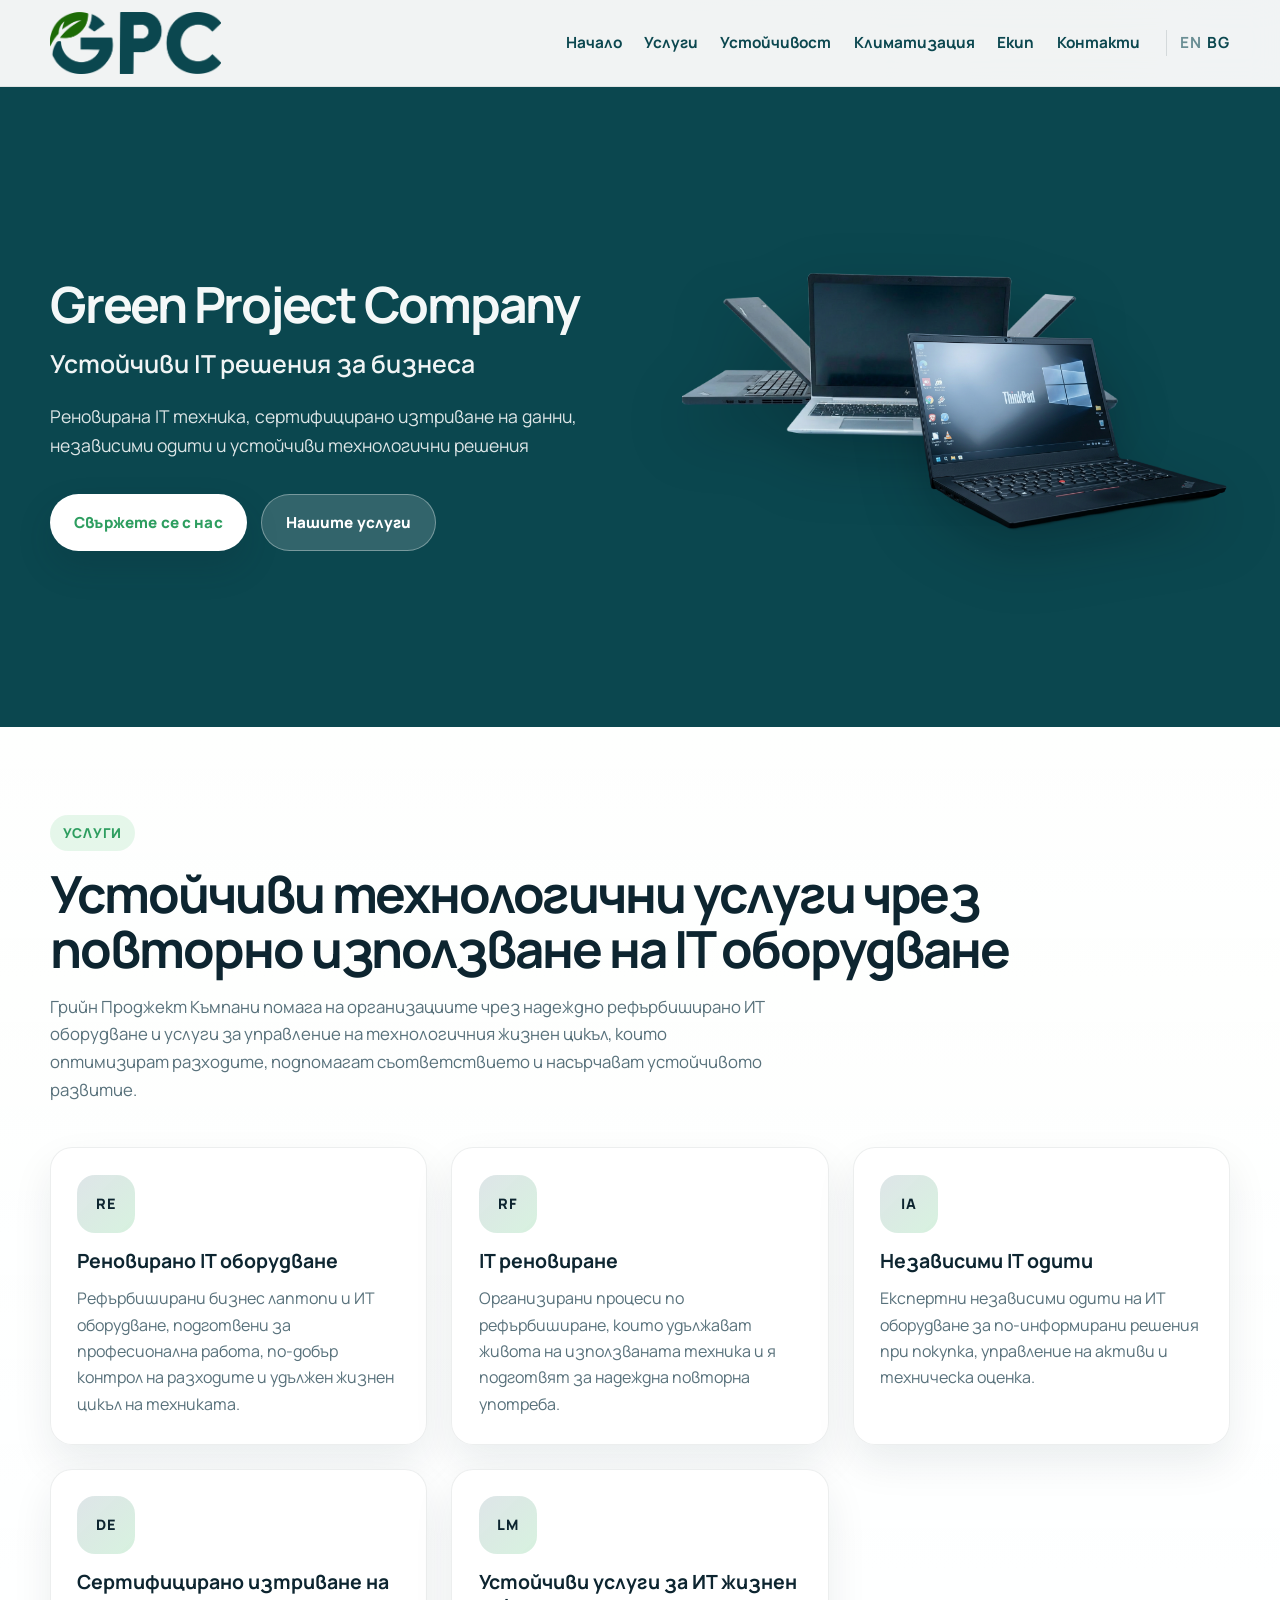
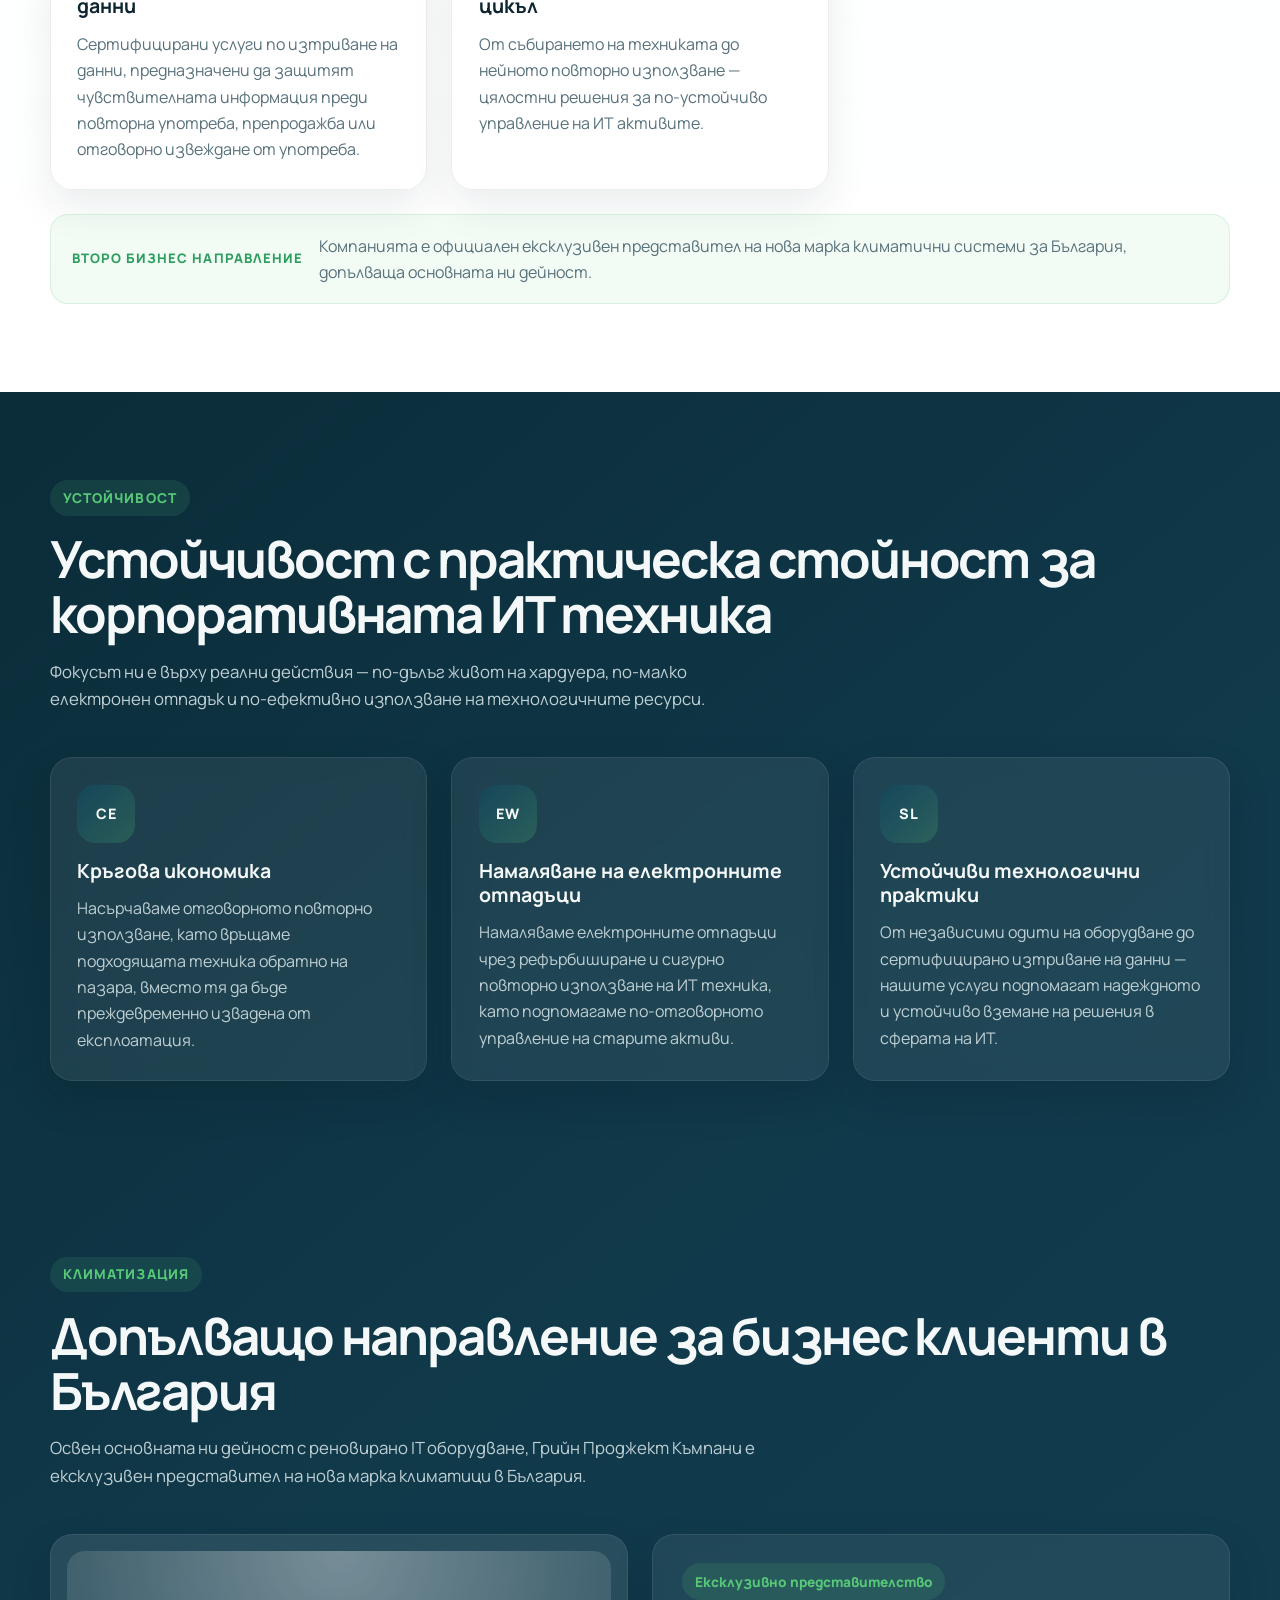
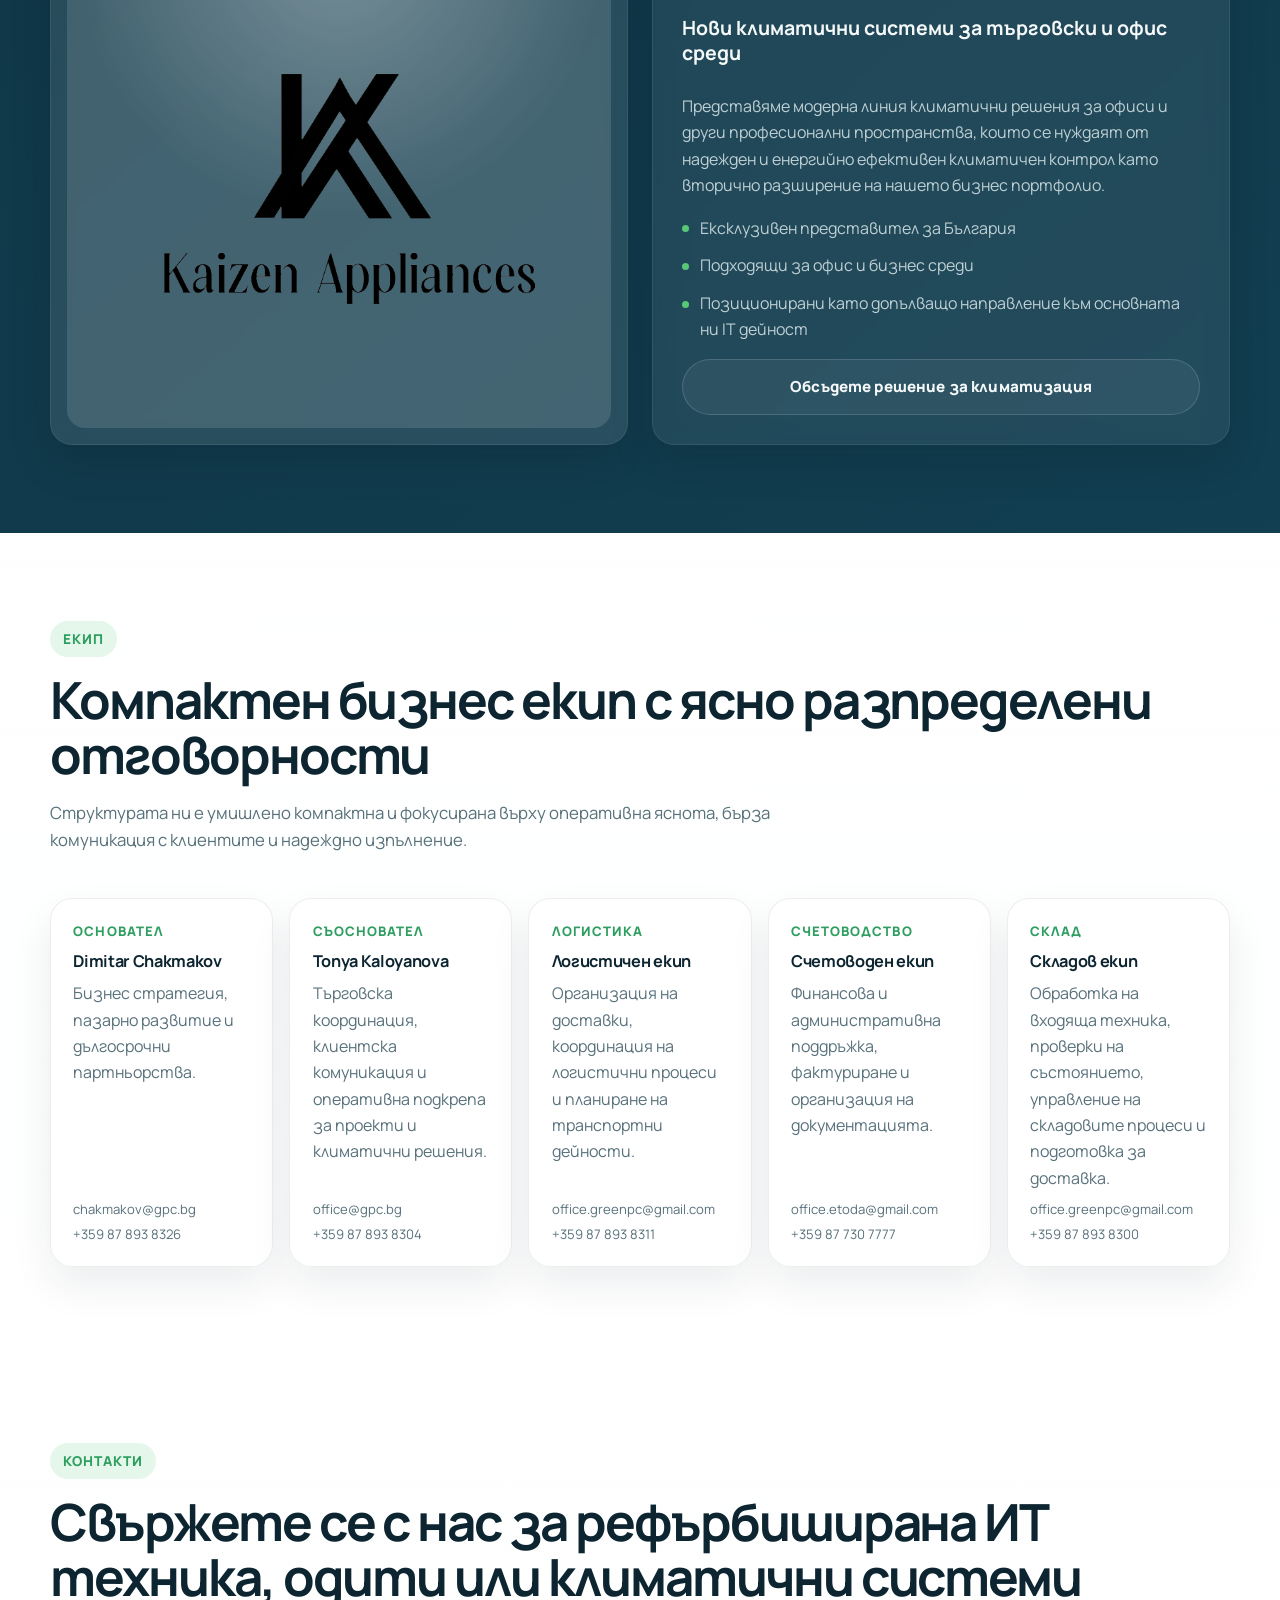
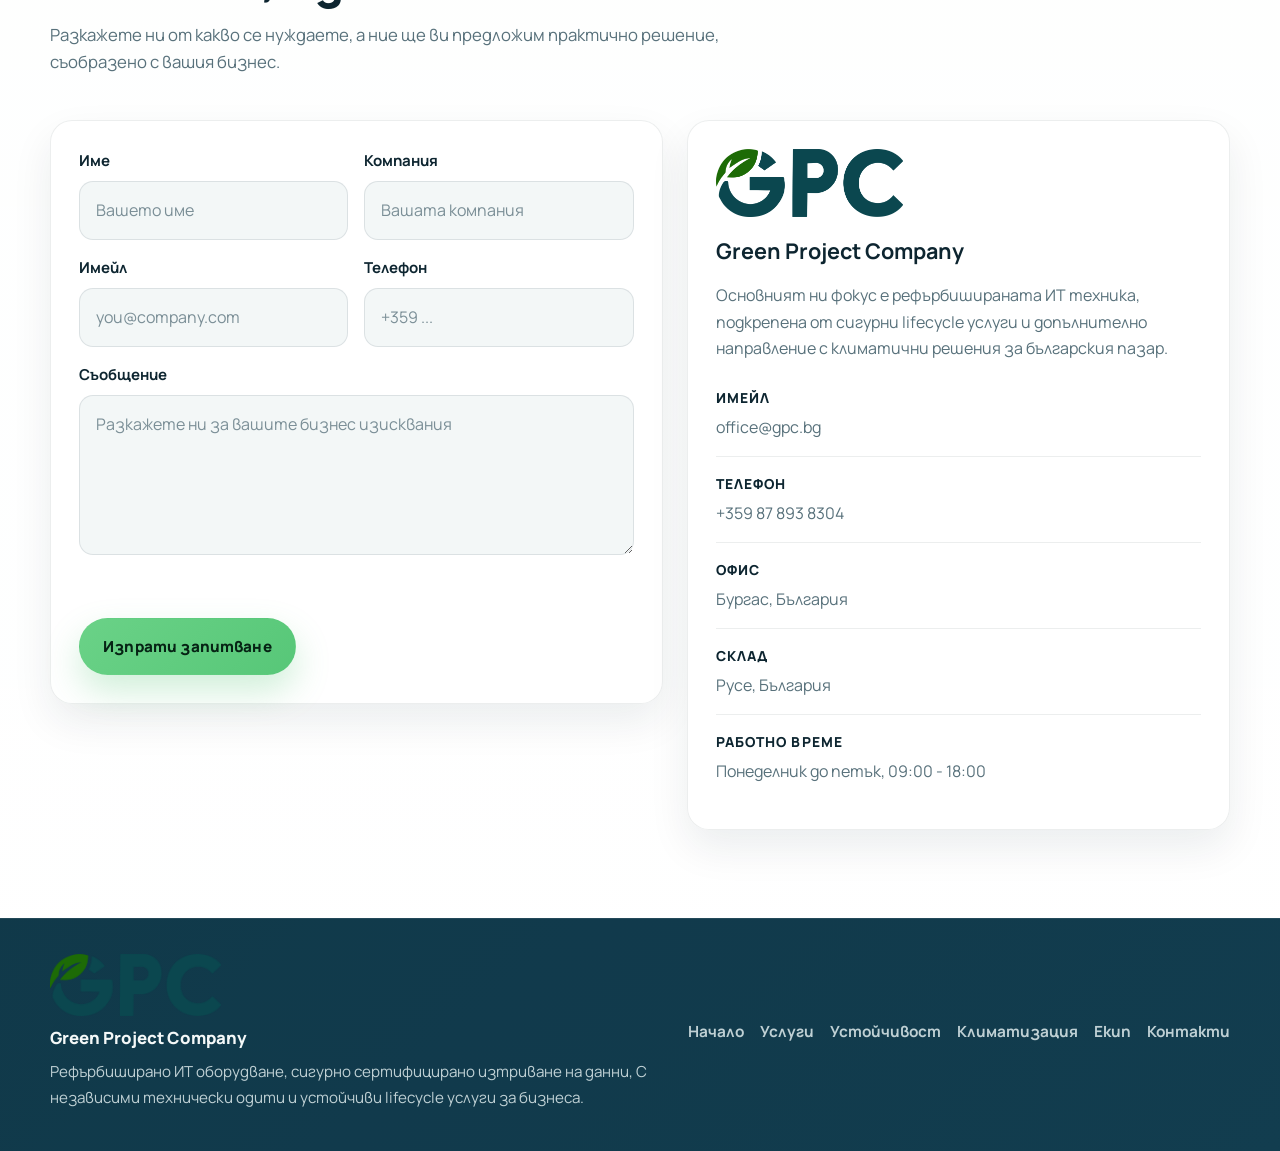
==== bg.html @ 29db4cb7 "Add files via upload" ====
<!DOCTYPE html>
<html lang="bg">
<head>
  <meta charset="UTF-8" />
  <meta name="viewport" content="width=device-width, initial-scale=1.0" />
  <title>Green Project Company | Устойчиви IT решения за бизнеса</title>
  <meta
    name="description"
    content="Green Project Company предлага реновирана IT техника, услуги по реновиране на IT техника, независими одити, сертифицирано изтриване на данни  устойчиви технологични решения."
  />
  <link rel="preconnect" href="https://fonts.googleapis.com" />
  <link rel="preconnect" href="https://fonts.gstatic.com" crossorigin />
  <link
    href="https://fonts.googleapis.com/css2?family=Manrope:wght@400;500;600;700;800&display=swap"
    rel="stylesheet"
  />
  <link rel="alternate" hreflang="en" href="index.html" />
  <link rel="alternate" hreflang="bg" href="bg.html" />
  <link rel="icon" type="image/png" href="img/favicon.png" />
  <link rel="stylesheet" href="styles.css" />
</head>
<body>
  <header class="site-header">
    <div class="container header-inner">
      <a href="#home" class="logo" aria-label="Начало на Green Project Company">
        <img src="img/final-logo-png-transparent.png" alt="Лого на Green Project Company" />
      </a>

      <button
        class="menu-toggle"
        aria-label="Превключване на навигацията"
        aria-expanded="false"
        aria-controls="primary-nav"
        type="button"
      >
        <span></span>
      </button>

      <nav class="nav" id="primary-nav" aria-label="Основна навигация">
        <a href="#home">Начало</a>
        <a href="#services">Услуги</a>
        <a href="#sustainability">Устойчивост</a>
        <a href="#cooling">Климатизация</a>
        <a href="#team">Екип</a>
        <a href="#contact">Контакти</a>
        <div class="lang-switch" aria-label="Превключване на езика">
          <a href="index.html" class="lang-link">EN</a>
          <a href="bg.html" class="lang-link is-active" aria-current="page">BG</a>
        </div>
      </nav>
    </div>
  </header>

  <main>
    <section class="hero section" id="home" aria-labelledby="hero-title">
      <div class="container hero-grid">
        <div class="hero-copy fade-in">
          <h1 id="hero-title">Green Project Company</h1>
          <p class="hero-tagline">Устойчиви IT решения за бизнеса</p>
          <p class="hero-description">
            Реновирана IT техника, сертифицирано изтриване на данни,
            независими одити и устойчиви технологични решения
          </p>

          <div class="hero-actions">
            <a href="#contact" class="btn">Свържете се с нас</a>
            <a href="#services" class="btn btn-secondary">Нашите услуги</a>
          </div>
        </div>

        <div class="hero-visual fade-in" aria-hidden="true">
          <div class="hero-card one">
            <img src="img/refurbished laptops HP, Lenovo, Dell.png" alt="" />
          </div>
          <div class="hero-card two">
            <img src="img/Lenovo E14.png" alt="" />
          </div>
        </div>
      </div>
    </section>

    <section class="section section-light" id="services" aria-labelledby="services-title">
      <div class="container">
        <div class="section-heading fade-in">
          <span class="section-kicker">Услуги</span>
          <h2 class="section-title" id="services-title">Устойчиви технологични услуги чрез повторно използване на IT оборудване</h2>
          <p class="section-subtitle">
            Грийн Проджект Къмпани помага на организациите чрез надеждно рефърбиширано ИТ оборудване
            и услуги за управление на технологичния жизнен цикъл, които оптимизират разходите, 
            подпомагат съответствието и насърчават устойчивото развитие.
          </p>
        </div>

        <div class="services-grid">
          <article class="card service-card fade-in">
            <div class="icon-wrap">RE</div>
            <h3>Реновирано IT оборудване</h3>
            <p>
              Рефърбиширани бизнес лаптопи и ИТ оборудване,
              подготвени за професионална работа, по-добър контрол 
              на разходите и удължен жизнен цикъл на техниката.
            </p>
          </article>

          <article class="card service-card fade-in">
            <div class="icon-wrap">RF</div>
            <h3>IT реновиране</h3>
            <p>
              Организирани процеси по рефърбиширане,
               които удължават живота на използваната техника
                и я подготвят за надеждна повторна употреба.
            </p>
          </article>

          <article class="card service-card fade-in">
            <div class="icon-wrap">IA</div>
            <h3>Независими IT одити</h3>
            <p>
              Експертни независими одити на ИТ оборудване за по-информирани решения при покупка, 
              управление на активи и техническа оценка.
            </p>
          </article>

          <article class="card service-card fade-in">
            <div class="icon-wrap">DE</div>
            <h3>Сертифицирано изтриване на данни</h3>
            <p>
              Сертифицирани услуги по изтриване на данни, предназначени да защитят чувствителната
              информация преди повторна употреба, препродажба или отговорно извеждане от употреба.
            </p>
          </article>

          <article class="card service-card fade-in">
            <div class="icon-wrap">LM</div>
            <h3>Устойчиви услуги за ИТ жизнен цикъл</h3>
            <p>
              От събирането на техниката до нейното повторно използване — цялостни
              решения за по-устойчиво управление на ИТ активите.
            </p>
          </article>
        </div>

        <div class="secondary-note fade-in">
          <span class="secondary-note-label">Второ бизнес направление</span>
          <p>
           Компанията е официален ексклузивен представител на нова марка
            климатични системи за България, допълваща основната ни дейност.
          </p>
        </div>
      </div>
    </section>

    <section class="section" id="sustainability" aria-labelledby="sustainability-title">
      <div class="container">
        <div class="section-heading fade-in">
          <span class="section-kicker">Устойчивост</span>
          <h2 class="section-title" id="sustainability-title">Устойчивост с практическа стойност за корпоративната ИТ техника</h2>
          <p class="section-subtitle">
            Фокусът ни е върху реални действия — по-дълъг живот на хардуера,
             по-малко електронен отпадък и по-ефективно използване на технологичните ресурси.
          </p>
        </div>

        <div class="mission-grid">
          <article class="card fade-in">
            <div class="icon-wrap">CE</div>
            <h3>Кръгова икономика</h3>
            <p>
              Насърчаваме отговорното повторно използване, като връщаме подходящата техника обратно на пазара,
              вместо тя да бъде преждевременно извадена от експлоатация.
            </p>
          </article>

          <article class="card fade-in">
            <div class="icon-wrap">EW</div>
            <h3>Намаляване на електронните отпадъци</h3>
            <p>
              Намаляваме електронните отпадъци чрез рефърбиширане и сигурно повторно използване на ИТ техника,
              като подпомагаме по-отговорното управление на старите активи.
          </article>

          <article class="card fade-in">
            <div class="icon-wrap">SL</div>
            <h3>Устойчиви технологични практики</h3>
            <p>
              От независими одити на оборудване до сертифицирано изтриване на данни — нашите
              услуги подпомагат надеждното и устойчиво вземане на решения в сферата на ИТ.
            </p>
          </article>
        </div>
      </div>
    </section>

    <section class="section" id="cooling" aria-labelledby="cooling-title">
      <div class="container">
        <div class="section-heading fade-in">
          <span class="section-kicker">Климатизация</span>
          <h2 class="section-title" id="cooling-title">Допълващо направление за бизнес клиенти в България</h2>
          <p class="section-subtitle">
            Освен основната ни дейност с реновирано IT оборудване, Грийн Проджект Къмпани е
            ексклузивен представител на нова марка климатици в България.
          </p>
        </div>

        <div class="products-grid cooling-grid">
          <article class="card product-card fade-in">
            <img
              src="img/kaizen air conditioner.png"
              alt="Климатик Kaizen, представян от Green Project Company"
              loading="lazy"
            />
          </article>

          <article class="card cooling-card fade-in">
            <span class="product-label">Ексклузивно представителство</span>
            <h3>Нови климатични системи за търговски и офис среди</h3>
            <p>
              Представяме модерна линия климатични решения за офиси и други професионални пространства,
              които се нуждаят от надежден и енергийно ефективен климатичен контрол като вторично
              разширение на нашето бизнес портфолио.
            </p>

            <ul class="feature-list">
              <li>Ексклузивен представител за България</li>
              <li>Подходящи за офис и бизнес среди</li>
              <li>Позиционирани като допълващо направление към основната ни IT дейност</li>
            </ul>

            <a href="#contact" class="btn btn-secondary">Обсъдете решение за климатизация</a>
          </article>
        </div>
      </div>
    </section>

    <section class="section section-light" id="team" aria-labelledby="team-title">
      <div class="container">
        <div class="section-heading fade-in">
          <span class="section-kicker">Екип</span>
          <h2 class="section-title" id="team-title">Компактен бизнес екип с ясно разпределени отговорности</h2>
          <p class="section-subtitle">
            Структурата ни е умишлено компактна и фокусирана върху оперативна яснота,
            бърза комуникация с клиентите и надеждно изпълнение.
          </p>
        </div>

        <div class="team-grid">
          <article class="card team-card fade-in">
            <span class="team-role">Основател</span>
            <h3>Dimitar Chakmakov</h3>
            <p>Бизнес стратегия, пазарно развитие и дългосрочни партньорства.</p>
            <div class="team-contact">
              <a href="mailto:chakmakov@gpc.bg">chakmakov@gpc.bg</a>
              <a href="tel:+359878938326">+359 87 893 8326</a>
            </div>
          </article>

          <article class="card team-card fade-in">
            <span class="team-role">Съосновател</span>
            <h3>Tonya Kaloyanova</h3>
            <p>Търговска координация, клиентска комуникация и оперативна подкрепа за проекти и климатични решения.</p>
            <div class="team-contact">
              <a href="mailto:office@gpc.bg">office@gpc.bg</a>
              <a href="tel:+359878938304">+359 87 893 8304</a>
            </div>
          </article>

          <article class="card team-card fade-in">
            <span class="team-role">Логистика</span>
            <h3>Логистичен екип</h3>
            <p>Организация на доставки, координация на логистични процеси и планиране на транспортни дейности.</p>
            <div class="team-contact">
              <a href="mailto:office.greenpc@gmail.com">office.greenpc@gmail.com</a>
              <a href="tel:+359878938311">+359 87 893 8311</a>
            </div>
          </article>

          <article class="card team-card fade-in">
            <span class="team-role">Счетоводство</span>
            <h3>Счетоводен екип</h3>
            <p>Финансова и административна поддръжка, фактуриране и организация на документацията.</p>
            <div class="team-contact">
              <a href="mailto:office.etoda@gmail.com">office.etoda@gmail.com</a>
              <a href="tel:+359877307777">+359 87 730 7777</a>
            </div>
          </article>

          <article class="card team-card fade-in">
            <span class="team-role">Склад</span>
            <h3>Складов екип</h3>
            <p>Обработка на входяща техника, проверки на състоянието, управление на складовите процеси и подготовка за доставка.</p>
            <div class="team-contact">
              <a href="mailto:office.greenpc@gmail.com">office.greenpc@gmail.com</a>
              <a href="tel:+359878938300">+359 87 893 8300</a>
            </div>
          </article>
        </div>
      </div>
    </section>

    <section class="section section-light" id="contact" aria-labelledby="contact-title">
      <div class="container">
        <div class="section-heading fade-in">
          <span class="section-kicker">Контакти</span>
          <h2 class="section-title" id="contact-title">Свържете се с нас за рефърбиширана ИТ техника, одити или климатични системи</h2>
          <p class="section-subtitle">
            Разкажете ни от какво се нуждаете, а ние ще ви предложим практично решение, съобразено с вашия бизнес.
          </p>
        </div>

        <div class="contact-grid">
          <form
            class="contact-form fade-in"
            id="contact-form"
            data-sending="Изпращане..."
            data-error="Нещо се обърка. Моля, опитайте отново."
            novalidate
          >
            <div class="form-row">
              <div class="form-group">
                <label for="name">Име</label>
                <input type="text" id="name" name="name" placeholder="Вашето име" required />
              </div>

              <div class="form-group">
                <label for="company">Компания</label>
                <input type="text" id="company" name="company" placeholder="Вашата компания" required />
              </div>
            </div>

            <div class="form-row">
              <div class="form-group">
                <label for="email">Имейл</label>
                <input type="email" id="email" name="email" placeholder="you@company.com" required />
              </div>

              <div class="form-group">
                <label for="phone">Телефон</label>
                <input type="tel" id="phone" name="phone" placeholder="+359 ..." required />
              </div>
            </div>

            <div class="form-group">
              <label for="message">Съобщение</label>
              <textarea
                id="message"
                name="message"
                placeholder="Разкажете ни за вашите бизнес изисквания"
                required
              ></textarea>
            </div>

            <input type="hidden" name="lang" value="bg" />

            <div class="visually-hidden" aria-hidden="true">
              <label for="website">Website</label>
              <input type="text" id="website" name="website" tabindex="-1" autocomplete="off" />
            </div>

            <p class="form-status" id="form-status" role="status" aria-live="polite"></p>
            <button type="submit" class="btn">Изпрати запитване</button>
          </form>

          <aside class="contact-info fade-in">
            <div class="contact-logo">
              <img src="img/final-logo-png-transparent.png" alt="Лого на Green Project Company" loading="lazy" />
            </div>

            <h3>Green Project Company</h3>
            <p class="contact-copy">
              Основният ни фокус е рефърбишираната ИТ техника, подкрепена от сигурни lifecycle
              услуги и допълнително направление с климатични решения за българския пазар.
            </p>

            <div class="info-item">
              <span>Имейл</span>
              <a href="mailto:office@gpc.bg">office@gpc.bg</a>
            </div>

            <div class="info-item">
              <span>Телефон</span>
              <a href="tel:+359878938304">+359 87 893 8304</a>
            </div>

            <div class="info-item">
              <span>Офис</span>
              <p>Бургас, България</p>
            </div>

            <div class="info-item">
              <span>Склад</span>
              <p>Русе, България</p>
            </div>

            <div class="info-item">
              <span>Работно време</span>
              <p>Понеделник до петък, 09:00 - 18:00</p>
            </div>
          </aside>
        </div>
      </div>
    </section>
  </main>

  <footer class="site-footer">
    <div class="container footer-grid">
      <div class="footer-brand">
        <a href="#home" class="logo" aria-label="Начало на Green Project Company">
          <img src="img/final-logo-png-transparent.png" alt="Лого на Green Project Company" loading="lazy" />
        </a>
        <span class="footer-company">Green Project Company</span>
        <p class="footer-copy">
          Рефърбиширано ИТ оборудване, сигурно сертифицирано изтриване на данни,
          С независими технически одити и устойчиви lifecycle услуги за бизнеса.
        </p>
      </div>

      <nav class="footer-nav" aria-label="Навигация във футъра">
        <a href="#home">Начало</a>
        <a href="#services">Услуги</a>
        <a href="#sustainability">Устойчивост</a>
        <a href="#cooling">Климатизация</a>
        <a href="#team">Екип</a>
        <a href="#contact">Контакти</a>
      </nav>
    </div>
  </footer>

  <script src="script.js"></script>
</body>
</html>
---- styles.css ----
:root {
  --bg-dark: #041920;
  --bg-deep: #0a2a38;
  --bg-primary: #10394a;
  --bg-secondary: #15475c;
  --bg-light: #f5f9f8;
  --bg-light-alt: #edf4f3;
  --text-main: #f4f8f8;
  --text-soft: #bfd0d4;
  --text-dark: #0d2530;
  --text-muted: #58717b;
  --surface: rgba(255, 255, 255, 0.07);
  --surface-strong: rgba(255, 255, 255, 0.11);
  --accent: #57c778;
  --accent-strong: #2e9e60;
  --line: rgba(255, 255, 255, 0.1);
  --line-dark: rgba(13, 37, 48, 0.1);
  --shadow-soft: 0 18px 42px rgba(1, 16, 22, 0.16);
  --shadow-strong: 0 28px 56px rgba(1, 16, 22, 0.24);
  --radius-xl: 28px;
  --radius-lg: 22px;
  --radius-md: 18px;
  --radius-sm: 14px;
  --transition: 0.28s ease;
  --max-width: 1180px;
}

* {
  box-sizing: border-box;
  margin: 0;
  padding: 0;
}

html {
  scroll-behavior: smooth;
}

body {
  font-family: "Manrope", "Segoe UI", sans-serif;
  background:
    radial-gradient(circle at top left, rgba(87, 199, 120, 0.14), transparent 30%),
    radial-gradient(circle at top right, rgba(21, 71, 92, 0.38), transparent 28%),
    linear-gradient(140deg, var(--bg-dark), var(--bg-primary) 48%, var(--bg-secondary));
  color: var(--text-main);
  line-height: 1.65;
  overflow-x: hidden;
  text-rendering: optimizeLegibility;
}

img {
  display: block;
  max-width: 100%;
}

a {
  color: inherit;
  text-decoration: none;
}

button,
input,
textarea {
  font: inherit;
}

section[id] {
  scroll-margin-top: 104px;
}

.container {
  width: min(100% - 2rem, var(--max-width));
  margin: 0 auto;
}

.section {
  padding: 5.5rem 0;
  position: relative;
}

.section-light {
  background:
    linear-gradient(180deg, rgba(255, 255, 255, 0.92), rgba(255, 255, 255, 0.98)),
    linear-gradient(180deg, var(--bg-light), var(--bg-light-alt));
  color: var(--text-dark);
}

.section-heading {
  margin-bottom: 2.75rem;
}

.section-kicker {
  display: inline-flex;
  align-items: center;
  gap: 0.5rem;
  margin-bottom: 0.95rem;
  padding: 0.42rem 0.8rem;
  border-radius: 999px;
  background: rgba(87, 199, 120, 0.12);
  color: var(--accent);
  font-size: 0.85rem;
  font-weight: 800;
  letter-spacing: 0.08em;
  text-transform: uppercase;
}

.section-light .section-kicker {
  background: rgba(87, 199, 120, 0.15);
  color: var(--accent-strong);
}

.section-title {
  font-size: clamp(2rem, 4vw, 3.25rem);
  line-height: 1.08;
  letter-spacing: -0.04em;
  margin-bottom: 1rem;
}

.section-subtitle {
  max-width: 720px;
  color: var(--text-soft);
  font-size: 1.05rem;
}

.section-light .section-title,
.section-light .card h3,
.section-light .contact-info h3,
.section-light label {
  color: var(--text-dark);
}

.section-light .section-subtitle,
.section-light .card p,
.section-light .contact-copy,
.section-light .info-item p,
.section-light .info-item a {
  color: var(--text-muted);
}

.fade-in {
  opacity: 0;
  transform: translateY(28px);
  transition: opacity 0.8s ease, transform 0.8s ease;
}

.fade-in.visible {
  opacity: 1;
  transform: translateY(0);
}

.site-header {
  position: sticky;
  top: 0;
  z-index: 1000;
  background: rgba(255, 255, 255, 0.94);
  backdrop-filter: blur(16px);
  border-bottom: 1px solid rgba(13, 37, 48, 0.08);
  transition: background var(--transition), box-shadow var(--transition), border-color var(--transition);
}

.site-header.scrolled {
  background: rgba(255, 255, 255, 0.98);
  border-color: rgba(13, 37, 48, 0.1);
  box-shadow: 0 16px 34px rgba(13, 37, 48, 0.12);
}

.header-inner {
  min-height: 86px;
  display: flex;
  align-items: center;
  gap: 1rem;
}

.logo {
  display: inline-flex;
  align-items: center;
  flex: 0 0 auto;
}

.logo img {
  height: 62px;
  width: auto;
  object-fit: contain;
}

.nav {
  display: flex;
  align-items: center;
  gap: 1.4rem;
  margin-left: auto;
}

.nav a,
.footer-nav a,
.team-contact a,
.info-item a {
  transition: color var(--transition), opacity var(--transition);
}

.nav a {
  color: #0b474f;
  font-size: 0.96rem;
  font-weight: 700;
}

.footer-nav a {
  color: var(--text-soft);
  font-size: 0.96rem;
  font-weight: 700;
}

.nav a:hover,
.nav a:focus {
  color: #0f5f6a;
}

.footer-nav a:hover,
.footer-nav a:focus {
  color: var(--text-main);
}

.lang-switch {
  display: inline-flex;
  align-items: center;
  gap: 0.35rem;
  margin-left: 0.25rem;
  padding-left: 0.8rem;
  border-left: 1px solid rgba(13, 37, 48, 0.12);
}

.lang-link {
  color: #0b474f;
  font-size: 0.82rem;
  font-weight: 800;
  letter-spacing: 0.06em;
  opacity: 0.58;
  text-transform: uppercase;
}

.lang-link.is-active {
  opacity: 1;
}

.lang-link:hover,
.lang-link:focus {
  color: #0f5f6a;
  opacity: 1;
}

.menu-toggle {
  display: none;
  width: 46px;
  height: 46px;
  border: 0;
  border-radius: 14px;
  background: rgba(87, 199, 120, 0.12);
  cursor: pointer;
  align-items: center;
  justify-content: center;
  position: relative;
}

.menu-toggle span,
.menu-toggle::before,
.menu-toggle::after {
  content: "";
  position: absolute;
  width: 22px;
  height: 2px;
  border-radius: 999px;
  background: #0b474f;
  transition: transform var(--transition), opacity var(--transition);
}

.menu-toggle::before {
  transform: translateY(-7px);
}

.menu-toggle::after {
  transform: translateY(7px);
}

.menu-toggle.active span {
  opacity: 0;
}

.menu-toggle.active::before {
  transform: rotate(45deg);
}

.menu-toggle.active::after {
  transform: rotate(-45deg);
}

.hero {
  padding: 5.5rem 0 4.5rem;
  background: #0b474f;
}

.hero-grid {
  display: grid;
  grid-template-columns: 1.08fr 1fr;
  gap: 2.5rem;
  align-items: center;
}

.hero-copy h1 {
  font-size: clamp(2.2rem, 3.9vw, 3.95rem);
  line-height: 1.02;
  letter-spacing: -0.045em;
  margin-bottom: 0.9rem;
  white-space: nowrap;
}

.hero-tagline {
  color: rgba(255, 255, 255, 0.94);
  font-size: clamp(1.2rem, 2vw, 1.55rem);
  font-weight: 600;
  margin-bottom: 1.05rem;
}

.hero-description {
  max-width: 590px;
  color: rgba(255, 255, 255, 0.86);
  font-size: 1.1rem;
  margin-bottom: 2.15rem;
}

.hero-actions {
  display: flex;
  flex-wrap: wrap;
  gap: 0.9rem;
}

.hero .btn {
  background: #ffffff;
  color: var(--accent-strong);
  box-shadow: 0 16px 34px rgba(13, 37, 48, 0.18);
}

.hero .btn:hover,
.hero .btn:focus {
  box-shadow: 0 20px 38px rgba(13, 37, 48, 0.22);
}

.hero .btn-secondary {
  background: rgba(255, 255, 255, 0.16);
  color: #ffffff;
  border-color: rgba(255, 255, 255, 0.34);
  box-shadow: none;
}

.hero .btn-secondary:hover,
.hero .btn-secondary:focus {
  background: rgba(255, 255, 255, 0.22);
  box-shadow: 0 16px 32px rgba(13, 37, 48, 0.16);
}

.btn {
  display: inline-flex;
  align-items: center;
  justify-content: center;
  min-height: 50px;
  padding: 0.92rem 1.45rem;
  border: 1px solid transparent;
  border-radius: 999px;
  background: linear-gradient(135deg, #6ad287, var(--accent));
  color: #062314;
  font-size: 0.95rem;
  font-weight: 800;
  letter-spacing: 0.01em;
  box-shadow: 0 16px 34px rgba(87, 199, 120, 0.28);
  transition: transform var(--transition), box-shadow var(--transition), filter var(--transition), background var(--transition), color var(--transition), border-color var(--transition);
  cursor: pointer;
}

.btn:hover,
.btn:focus {
  transform: translateY(-2px);
  box-shadow: 0 20px 38px rgba(87, 199, 120, 0.32);
  filter: brightness(1.02);
}

.btn-secondary {
  background: rgba(255, 255, 255, 0.06);
  color: var(--text-main);
  border-color: rgba(255, 255, 255, 0.14);
  box-shadow: none;
}

.btn-secondary:hover,
.btn-secondary:focus {
  box-shadow: 0 16px 32px rgba(1, 16, 22, 0.18);
}

.section-light .btn-secondary {
  background: rgba(13, 37, 48, 0.03);
  color: var(--text-dark);
  border-color: rgba(13, 37, 48, 0.12);
}

.hero-visual {
  position: relative;
  min-height: 480px;
}

.hero-card {
  position: absolute;
  overflow: visible;
  animation: float 7s ease-in-out infinite;
}

.hero-card img,
.product-card img {
  width: 100%;
  height: 100%;
  object-fit: contain;
}

.hero-card img {
  padding: 0;
  background: transparent;
  filter: drop-shadow(0 24px 30px rgba(1, 13, 18, 0.26));
}

.hero-card.one {
  inset: 0 20% 20% 0;
}

.hero-card.two {
  inset: 14% 0 7% 37%;
  animation-delay: 1.1s;
}

.mission-grid,
.services-grid,
.team-grid,
.products-grid,
.contact-grid,
.footer-grid {
  display: grid;
  gap: 1.5rem;
}

.services-grid {
  grid-template-columns: repeat(3, minmax(0, 1fr));
}

.mission-grid {
  grid-template-columns: repeat(3, minmax(0, 1fr));
}

.team-grid {
  grid-template-columns: repeat(5, minmax(0, 1fr));
  gap: 1rem;
}

.products-grid {
  grid-template-columns: repeat(2, minmax(0, 1fr));
}

.contact-grid {
  grid-template-columns: 1.06fr 0.94fr;
  align-items: start;
}

.footer-grid {
  grid-template-columns: 1fr auto;
  align-items: center;
  gap: 1.2rem;
}

.card,
.contact-form,
.contact-info {
  border-radius: var(--radius-lg);
  border: 1px solid rgba(255, 255, 255, 0.08);
  background: var(--surface);
  box-shadow: var(--shadow-soft);
  backdrop-filter: blur(10px);
}

.card {
  padding: 1.65rem;
  transition: transform var(--transition), box-shadow var(--transition), border-color var(--transition), background var(--transition);
}

.card:hover {
  transform: translateY(-5px);
  border-color: rgba(87, 199, 120, 0.32);
  box-shadow: var(--shadow-strong);
}

.section-light .card,
.section-light .contact-form,
.section-light .contact-info {
  background: rgba(255, 255, 255, 0.92);
  border: 1px solid rgba(13, 37, 48, 0.08);
  box-shadow: 0 18px 40px rgba(13, 37, 48, 0.08);
}

.icon-wrap {
  width: 58px;
  height: 58px;
  display: grid;
  place-items: center;
  margin-bottom: 1rem;
  border-radius: 18px;
  background: linear-gradient(135deg, rgba(21, 71, 92, 0.95), rgba(87, 199, 120, 0.22));
  color: var(--text-main);
  font-size: 0.9rem;
  font-weight: 800;
  letter-spacing: 0.08em;
}

.section-light .icon-wrap {
  color: var(--text-dark);
  background: linear-gradient(135deg, rgba(21, 71, 92, 0.14), rgba(87, 199, 120, 0.24));
}

.card h3 {
  margin-bottom: 0.75rem;
  font-size: 1.22rem;
  line-height: 1.25;
}

.card p {
  color: var(--text-soft);
}

.service-card {
  min-height: 100%;
}

.secondary-note {
  display: flex;
  align-items: center;
  justify-content: space-between;
  gap: 1rem;
  margin-top: 1.5rem;
  padding: 1.1rem 1.3rem;
  border-radius: 18px;
  background: rgba(87, 199, 120, 0.08);
  border: 1px solid rgba(87, 199, 120, 0.18);
}

.secondary-note-label {
  flex: 0 0 auto;
  color: var(--accent-strong);
  font-size: 0.82rem;
  font-weight: 800;
  letter-spacing: 0.08em;
  text-transform: uppercase;
}

.secondary-note p {
  color: var(--text-muted);
}

.team-card {
  display: flex;
  flex-direction: column;
  justify-content: flex-start;
  align-items: flex-start;
  gap: 0.55rem;
  min-height: 100%;
  text-align: left;
  padding: 1.4rem;
}

.team-role {
  display: block;
  width: 100%;
  color: var(--accent-strong);
  font-size: 0.82rem;
  font-weight: 800;
  letter-spacing: 0.08em;
  text-transform: uppercase;
}

.team-card h3,
.team-card p,
.team-contact {
  width: 100%;
}

.team-card h3 {
  margin-bottom: 0;
  font-size: 1.02rem;
  line-height: 1.2;
  letter-spacing: -0.02em;
  white-space: nowrap;
}

.team-card p {
  margin-bottom: 0;
}

.team-contact {
  display: grid;
  gap: 0.35rem;
  margin-top: auto;
  justify-items: start;
}

.team-contact a {
  color: var(--text-muted);
  font-size: 0.82rem;
  line-height: 1.45;
  overflow-wrap: anywhere;
  word-break: break-word;
}

.team-contact a:hover,
.team-contact a:focus,
.info-item a:hover,
.info-item a:focus {
  color: var(--accent-strong);
}

.product-card {
  overflow: hidden;
  padding: 1rem;
}

.product-card img {
  min-height: 330px;
  padding: 1.3rem;
  border-radius: 18px;
  background:
    radial-gradient(circle at top, rgba(255, 255, 255, 0.16), transparent 48%),
    rgba(255, 255, 255, 0.03);
}

#cooling .product-card {
  background: rgba(255, 255, 255, 0.1);
}

#cooling .product-card img {
  background:
    radial-gradient(circle at top, rgba(255, 255, 255, 0.28), transparent 48%),
    rgba(255, 255, 255, 0.12);
}

.cooling-card {
  display: flex;
  flex-direction: column;
  justify-content: center;
  gap: 1rem;
  padding: 1.8rem;
}

.product-label {
  display: inline-flex;
  width: fit-content;
  padding: 0.45rem 0.8rem;
  border-radius: 999px;
  background: rgba(87, 199, 120, 0.14);
  color: var(--accent);
  font-size: 0.85rem;
  font-weight: 800;
}

.feature-list {
  display: grid;
  gap: 0.7rem;
  list-style: none;
}

.feature-list li {
  position: relative;
  padding-left: 1.15rem;
  color: var(--text-soft);
}

.feature-list li::before {
  content: "";
  position: absolute;
  left: 0;
  top: 0.68rem;
  width: 7px;
  height: 7px;
  border-radius: 999px;
  background: var(--accent);
}

.contact-form,
.contact-info {
  padding: 1.75rem;
}

.form-row {
  display: grid;
  grid-template-columns: repeat(2, minmax(0, 1fr));
  gap: 1rem;
}

.form-group {
  margin-bottom: 1rem;
}

.visually-hidden {
  position: absolute;
  width: 1px;
  height: 1px;
  padding: 0;
  margin: -1px;
  overflow: hidden;
  clip: rect(0, 0, 0, 0);
  white-space: nowrap;
  border: 0;
}

label {
  display: block;
  margin-bottom: 0.45rem;
  color: var(--text-soft);
  font-size: 0.94rem;
  font-weight: 700;
}

input,
textarea {
  width: 100%;
  padding: 0.95rem 1rem;
  border-radius: var(--radius-sm);
  border: 1px solid rgba(255, 255, 255, 0.12);
  background: rgba(255, 255, 255, 0.05);
  color: var(--text-main);
  outline: none;
  transition: border-color var(--transition), background var(--transition), box-shadow var(--transition);
}

input::placeholder,
textarea::placeholder {
  color: rgba(191, 208, 212, 0.72);
}

input:focus,
textarea:focus {
  border-color: rgba(87, 199, 120, 0.5);
  background: rgba(255, 255, 255, 0.09);
  box-shadow: 0 0 0 4px rgba(87, 199, 120, 0.1);
}

.section-light input,
.section-light textarea {
  background: #f3f7f7;
  color: var(--text-dark);
  border-color: rgba(13, 37, 48, 0.1);
}

.section-light input::placeholder,
.section-light textarea::placeholder {
  color: rgba(88, 113, 123, 0.78);
}

.section-light input:focus,
.section-light textarea:focus {
  background: #ffffff;
}

textarea {
  min-height: 160px;
  resize: vertical;
}

.form-status {
  min-height: 1.5rem;
  margin: 0.2rem 0 1rem;
  font-size: 0.95rem;
  font-weight: 700;
}

.form-status.is-success {
  color: var(--accent-strong);
}

.form-status.is-error {
  color: #c94d5b;
}

.contact-form button[disabled] {
  cursor: wait;
  opacity: 0.82;
  transform: none;
}

.contact-logo {
  margin-bottom: 1rem;
}

.contact-logo img {
  height: 68px;
  width: auto;
  object-fit: contain;
}

.contact-info h3 {
  font-size: 1.35rem;
  margin-bottom: 0.85rem;
}

.contact-copy {
  margin-bottom: 0.6rem;
}

.info-item {
  padding: 1rem 0;
  border-bottom: 1px solid rgba(13, 37, 48, 0.08);
}

.info-item:last-child {
  border-bottom: 0;
}

.info-item span {
  display: block;
  margin-bottom: 0.25rem;
  color: var(--text-dark);
  font-size: 0.86rem;
  font-weight: 800;
  letter-spacing: 0.08em;
  text-transform: uppercase;
}

.site-footer {
  padding: 2.2rem 0 2.6rem;
  background: rgba(0, 0, 0, 0.14);
  border-top: 1px solid rgba(255, 255, 255, 0.08);
}

.footer-brand {
  display: grid;
  gap: 0.5rem;
}

.footer-company {
  font-size: 1.05rem;
  font-weight: 800;
}

.footer-copy {
  max-width: 650px;
  color: var(--text-soft);
  font-size: 0.95rem;
}

.footer-nav {
  display: flex;
  align-items: center;
  justify-content: flex-end;
  gap: 1rem;
  flex-wrap: wrap;
}

@keyframes float {
  0%,
  100% {
    transform: translateY(0);
  }

  50% {
    transform: translateY(-10px);
  }
}

@media (max-width: 1100px) {
  .team-grid {
    grid-template-columns: repeat(3, minmax(0, 1fr));
  }
}

@media (max-width: 960px) {
  .hero-grid,
  .products-grid,
  .contact-grid,
  .footer-grid {
    grid-template-columns: 1fr;
  }

  .services-grid,
  .mission-grid {
    grid-template-columns: repeat(2, minmax(0, 1fr));
  }

  .team-grid {
    grid-template-columns: repeat(2, minmax(0, 1fr));
  }

  .hero {
    padding-top: 4.5rem;
  }

  .hero-visual {
    min-height: 400px;
  }

  .hero-card.one {
    inset: 0 24% 18% 0;
  }

  .hero-card.two {
    inset: 17% 0 4% 34%;
  }

  .footer-nav {
    justify-content: flex-start;
  }
}

@media (max-width: 760px) {
  .header-inner {
    min-height: 80px;
    gap: 0.8rem;
  }

  .logo img {
    height: 56px;
  }

  .menu-toggle {
    display: inline-flex;
    margin-left: auto;
  }

  .nav {
    position: absolute;
    top: calc(100% + 0.7rem);
    left: 1rem;
    right: 1rem;
    flex-direction: column;
    align-items: flex-start;
    gap: 0.95rem;
    padding: 1.15rem;
    background: rgba(255, 255, 255, 0.98);
    border: 1px solid rgba(13, 37, 48, 0.08);
    border-radius: 22px;
    box-shadow: var(--shadow-strong);
    opacity: 0;
    pointer-events: none;
    transform: translateY(-10px);
    transition: opacity var(--transition), transform var(--transition);
  }

  .lang-switch {
    margin-left: 0;
    padding-left: 0;
    border-left: 0;
    padding-top: 0.2rem;
  }

  .nav.open {
    opacity: 1;
    pointer-events: auto;
    transform: translateY(0);
  }

  .hero-grid,
  .services-grid,
  .mission-grid,
  .team-grid,
  .form-row {
    grid-template-columns: 1fr;
  }

  .secondary-note {
    flex-direction: column;
    align-items: flex-start;
  }

  .hero-visual {
    min-height: 340px;
  }

  .hero-card.one {
    inset: 0 18% 24% 0;
  }

  .hero-card.two {
    inset: 21% 0 0 30%;
  }
}

@media (max-width: 560px) {
  .section {
    padding: 4.5rem 0;
  }

  .container {
    width: min(100% - 1.2rem, var(--max-width));
  }

  .hero-copy h1 {
    font-size: 1.75rem;
  }

  .hero-tagline {
    font-size: 1.12rem;
  }

  .hero-description {
    font-size: 1rem;
  }

  .hero-visual {
    min-height: 300px;
  }

  .hero-card.one {
    inset: 0 12% 26% 0;
  }

  .hero-card.two {
    inset: 28% 0 1% 24%;
  }

  .card,
  .contact-form,
  .contact-info {
    padding: 1.3rem;
  }

  .product-card {
    padding: 0.85rem;
  }

  .product-card img {
    min-height: 250px;
  }
}

@media (prefers-reduced-motion: reduce) {
  html {
    scroll-behavior: auto;
  }

  *,
  *::before,
  *::after {
    animation: none !important;
    transition: none !important;
  }

  .fade-in {
    opacity: 1;
    transform: none;
  }
}
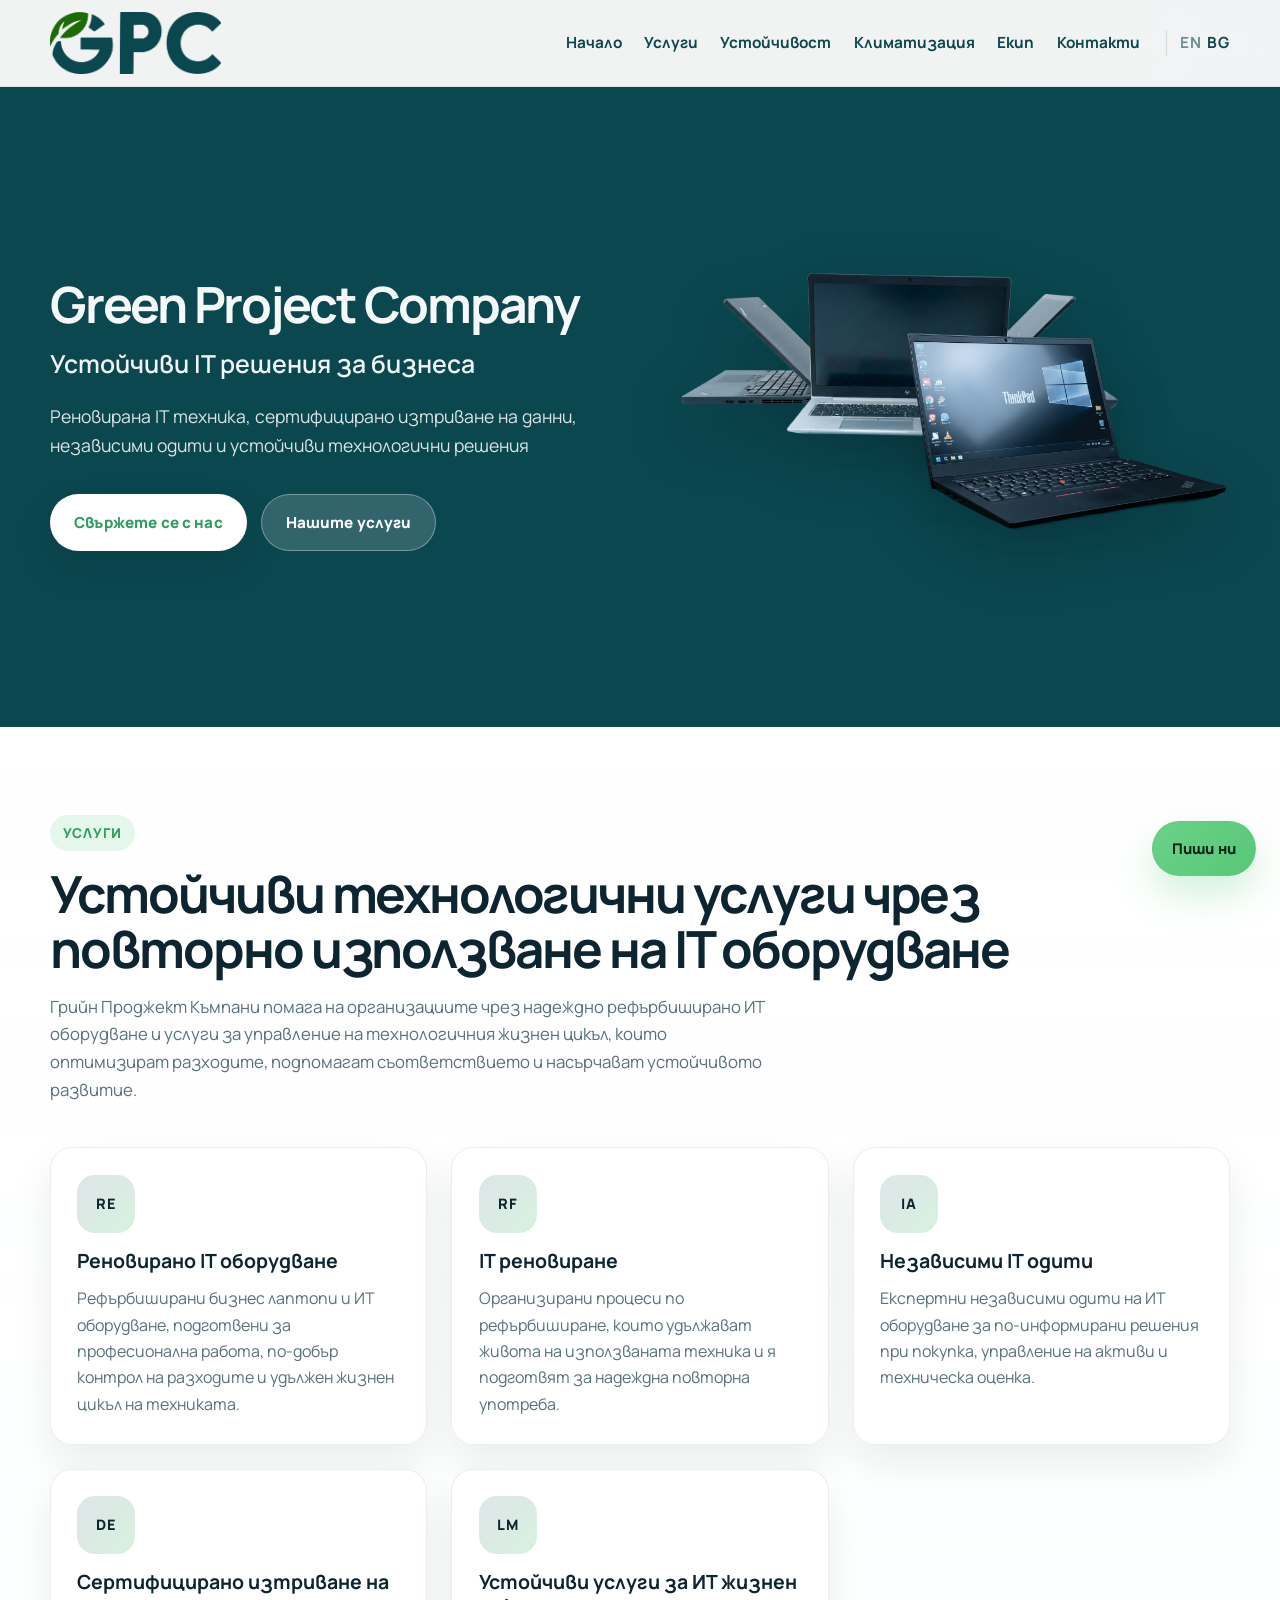
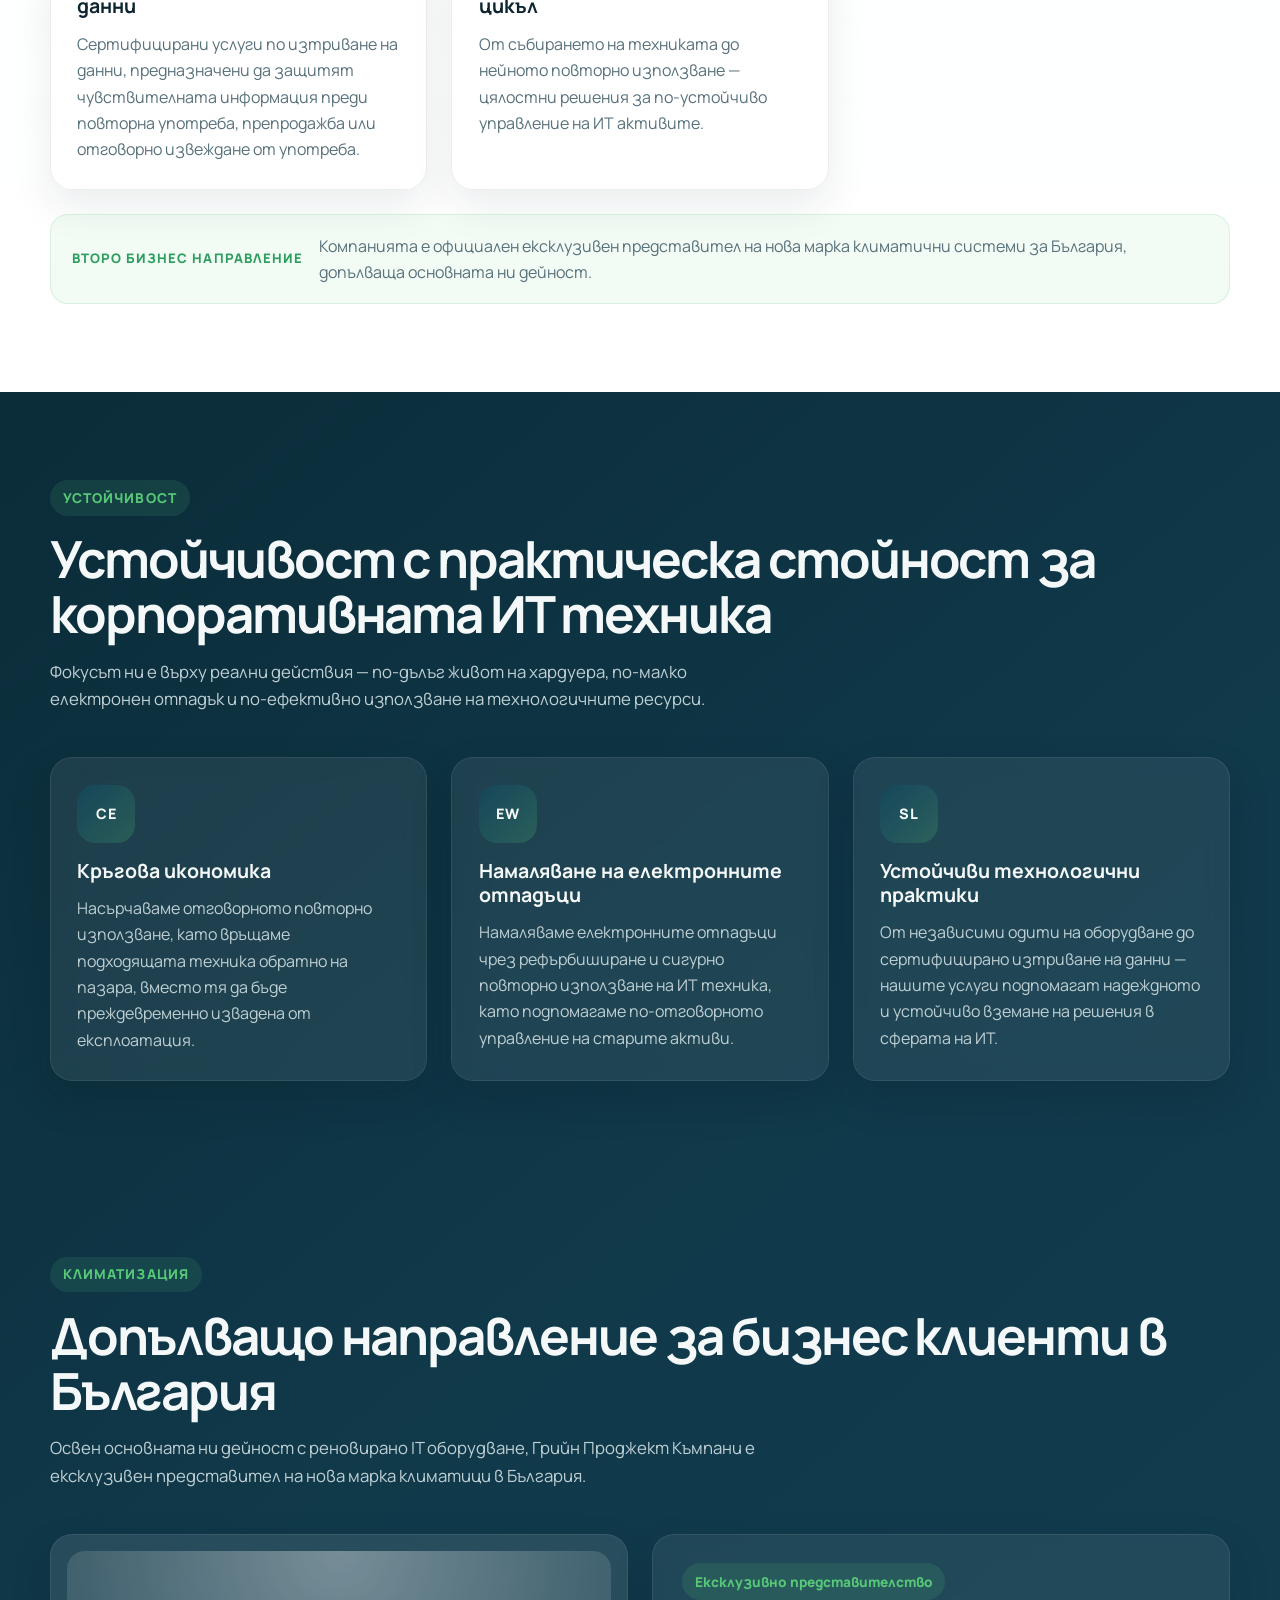
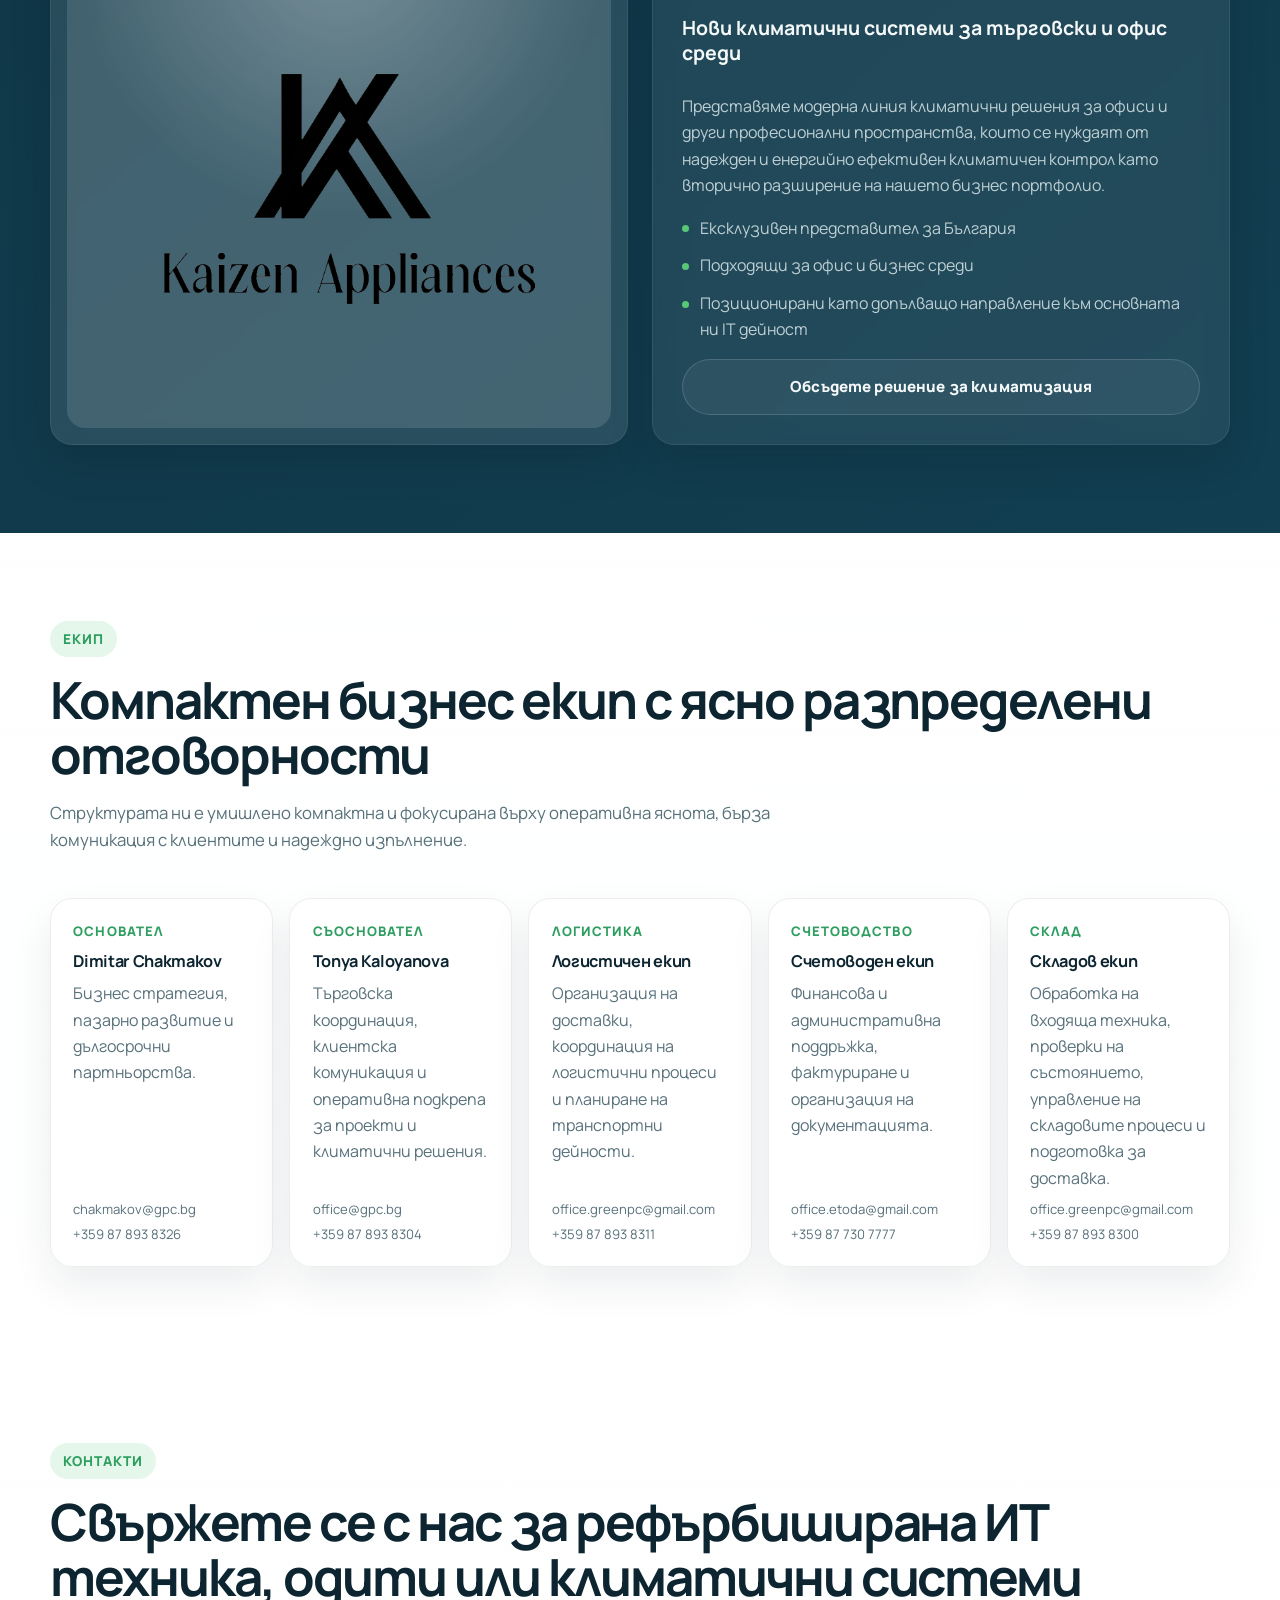
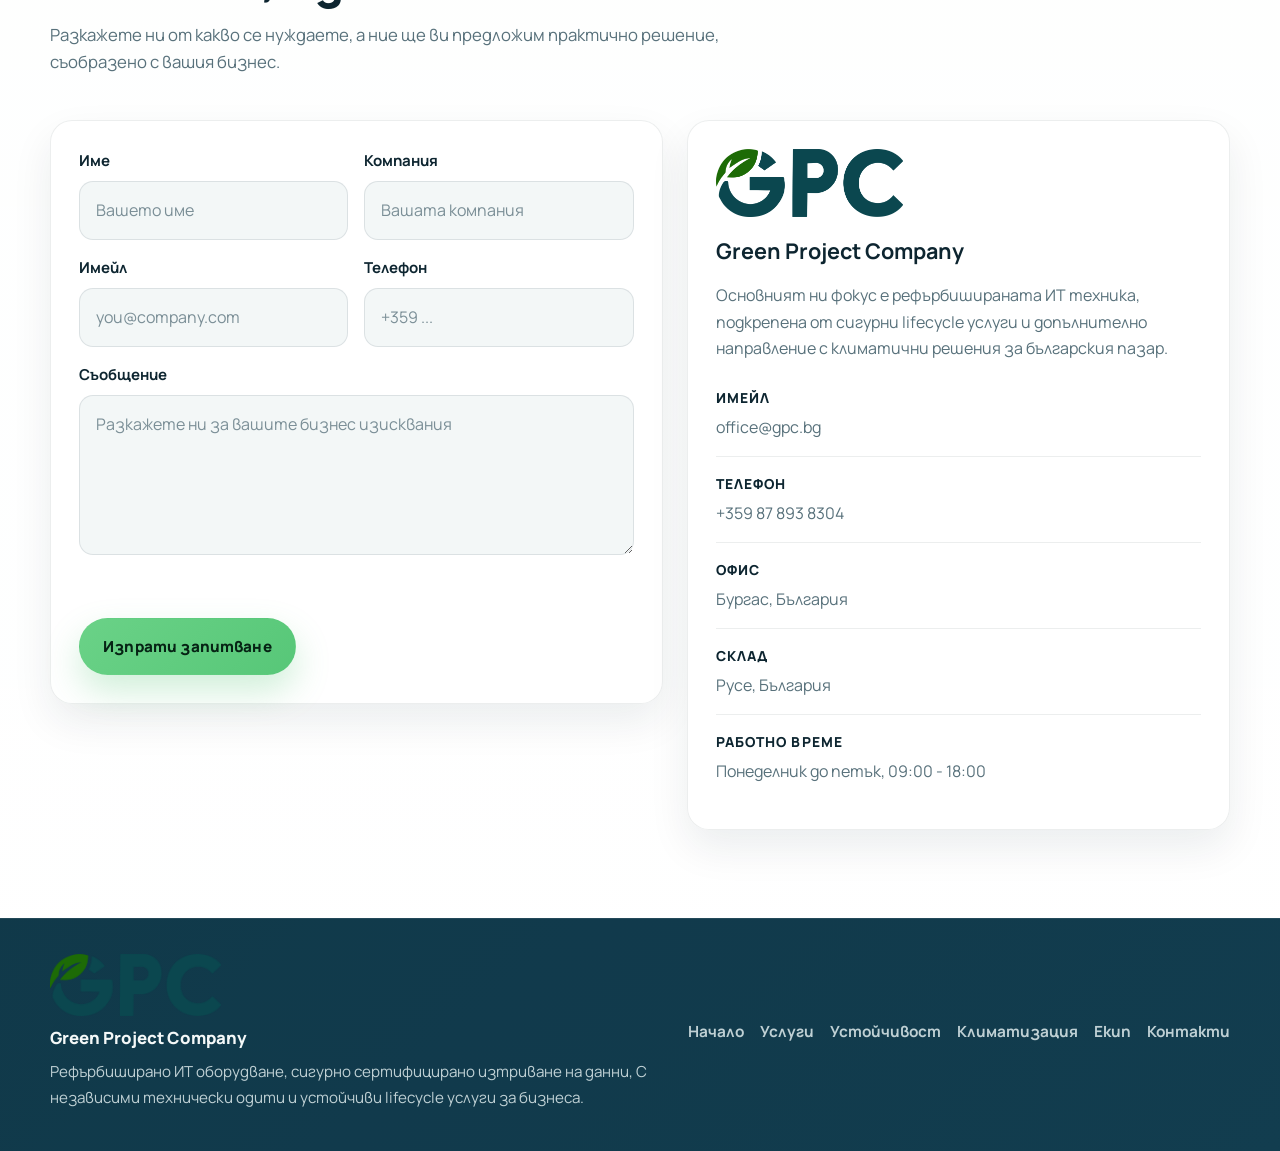
==== commit b6a81acc: "Add files via upload" ====
--- a/bg.html
+++ b/bg.html
@@ -311,6 +311,7 @@
           <form
             class="contact-form fade-in"
             id="contact-form"
+            data-success="Вашето съобщение беше изпратено."
             data-sending="Изпращане..."
             data-error="Нещо се обърка. Моля, опитайте отново."
             novalidate
@@ -425,6 +426,15 @@
     </div>
   </footer>
 
+  <a
+    href="#contact"
+    class="contact-bubble"
+    data-contact-bubble
+    aria-label="Пиши ни"
+  >
+    Пиши ни
+  </a>
+
   <script src="script.js"></script>
 </body>
 </html>
--- a/styles.css
+++ b/styles.css
@@ -853,6 +853,58 @@
   flex-wrap: wrap;
 }
 
+.contact-bubble {
+  position: fixed;
+  right: 1.5rem;
+  bottom: 1.5rem;
+  z-index: 980;
+  display: inline-flex;
+  align-items: center;
+  justify-content: center;
+  min-height: 54px;
+  padding: 0.9rem 1.2rem;
+  border-radius: 999px;
+  border: 1px solid rgba(87, 199, 120, 0.2);
+  background: linear-gradient(135deg, #6ad287, var(--accent));
+  color: #062314;
+  font-size: 0.92rem;
+  font-weight: 800;
+  letter-spacing: 0.01em;
+  box-shadow: 0 18px 36px rgba(87, 199, 120, 0.26);
+  backdrop-filter: blur(14px);
+  transition:
+    opacity var(--transition),
+    transform var(--transition),
+    box-shadow var(--transition),
+    background var(--transition),
+    color var(--transition);
+}
+
+.contact-bubble:hover {
+  transform: translateY(-2px);
+  background: linear-gradient(135deg, #77d994, var(--accent-hover));
+  color: #062314;
+  box-shadow: 0 22px 40px rgba(87, 199, 120, 0.3);
+}
+
+.contact-bubble:active {
+  transform: translateY(0);
+  background: linear-gradient(135deg, #77d994, var(--accent-hover));
+  color: #062314;
+  box-shadow: 0 14px 28px rgba(87, 199, 120, 0.24);
+}
+
+.contact-bubble:focus-visible {
+  outline: 2px solid rgba(87, 199, 120, 0.32);
+  outline-offset: 3px;
+}
+
+.contact-bubble.is-hidden {
+  opacity: 0;
+  pointer-events: none;
+  transform: translateY(12px);
+}
+
 @keyframes float {
   0%,
   100% {
@@ -979,6 +1031,15 @@
   .hero-card.two {
     inset: 21% 0 0 30%;
   }
+
+  .contact-bubble {
+    right: 1rem;
+    bottom: 1rem;
+    min-height: 48px;
+    padding: 0.8rem 1rem;
+    font-size: 0.86rem;
+    box-shadow: 0 16px 30px rgba(13, 37, 48, 0.16);
+  }
 }
 
 @media (max-width: 560px) {
@@ -1026,6 +1087,14 @@
 
   .product-card img {
     min-height: 250px;
+  }
+
+  .contact-bubble {
+    right: 0.85rem;
+    bottom: 0.85rem;
+    min-height: 44px;
+    padding: 0.72rem 0.95rem;
+    font-size: 0.82rem;
   }
 }
 
